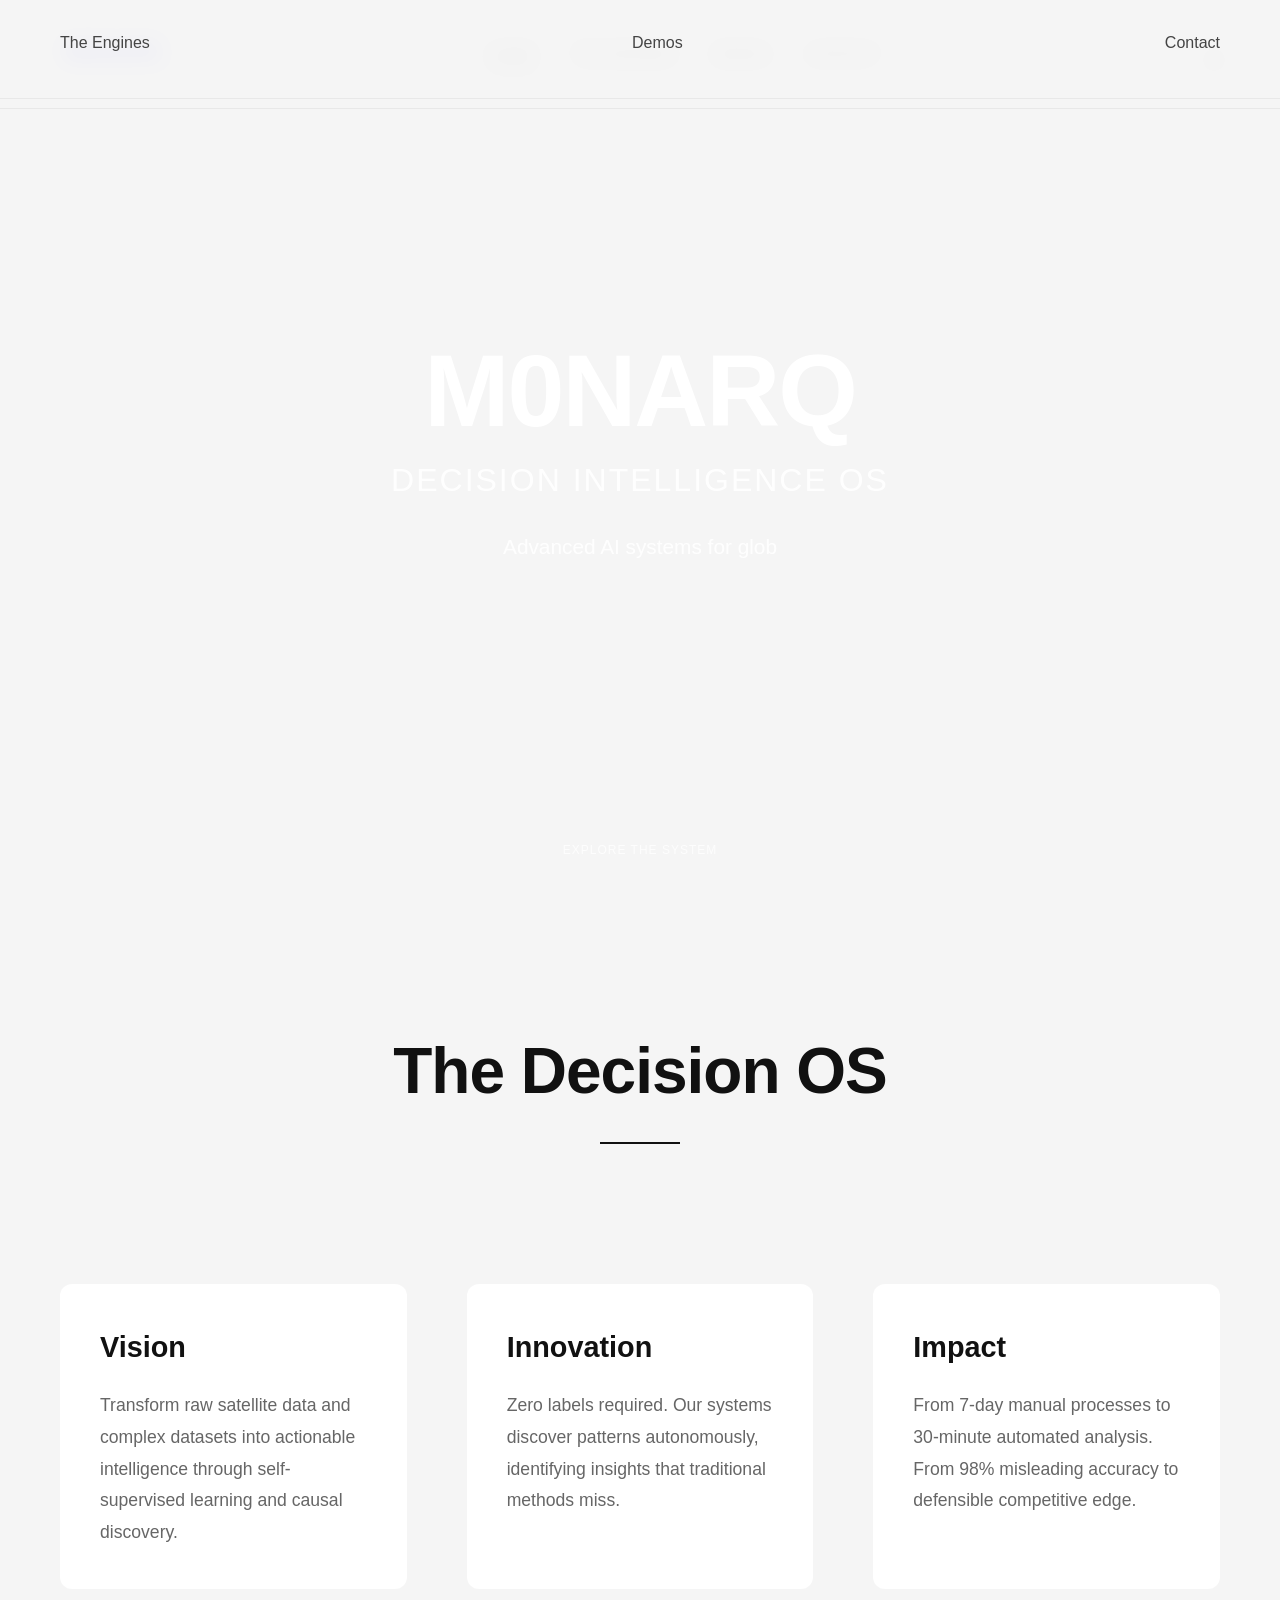
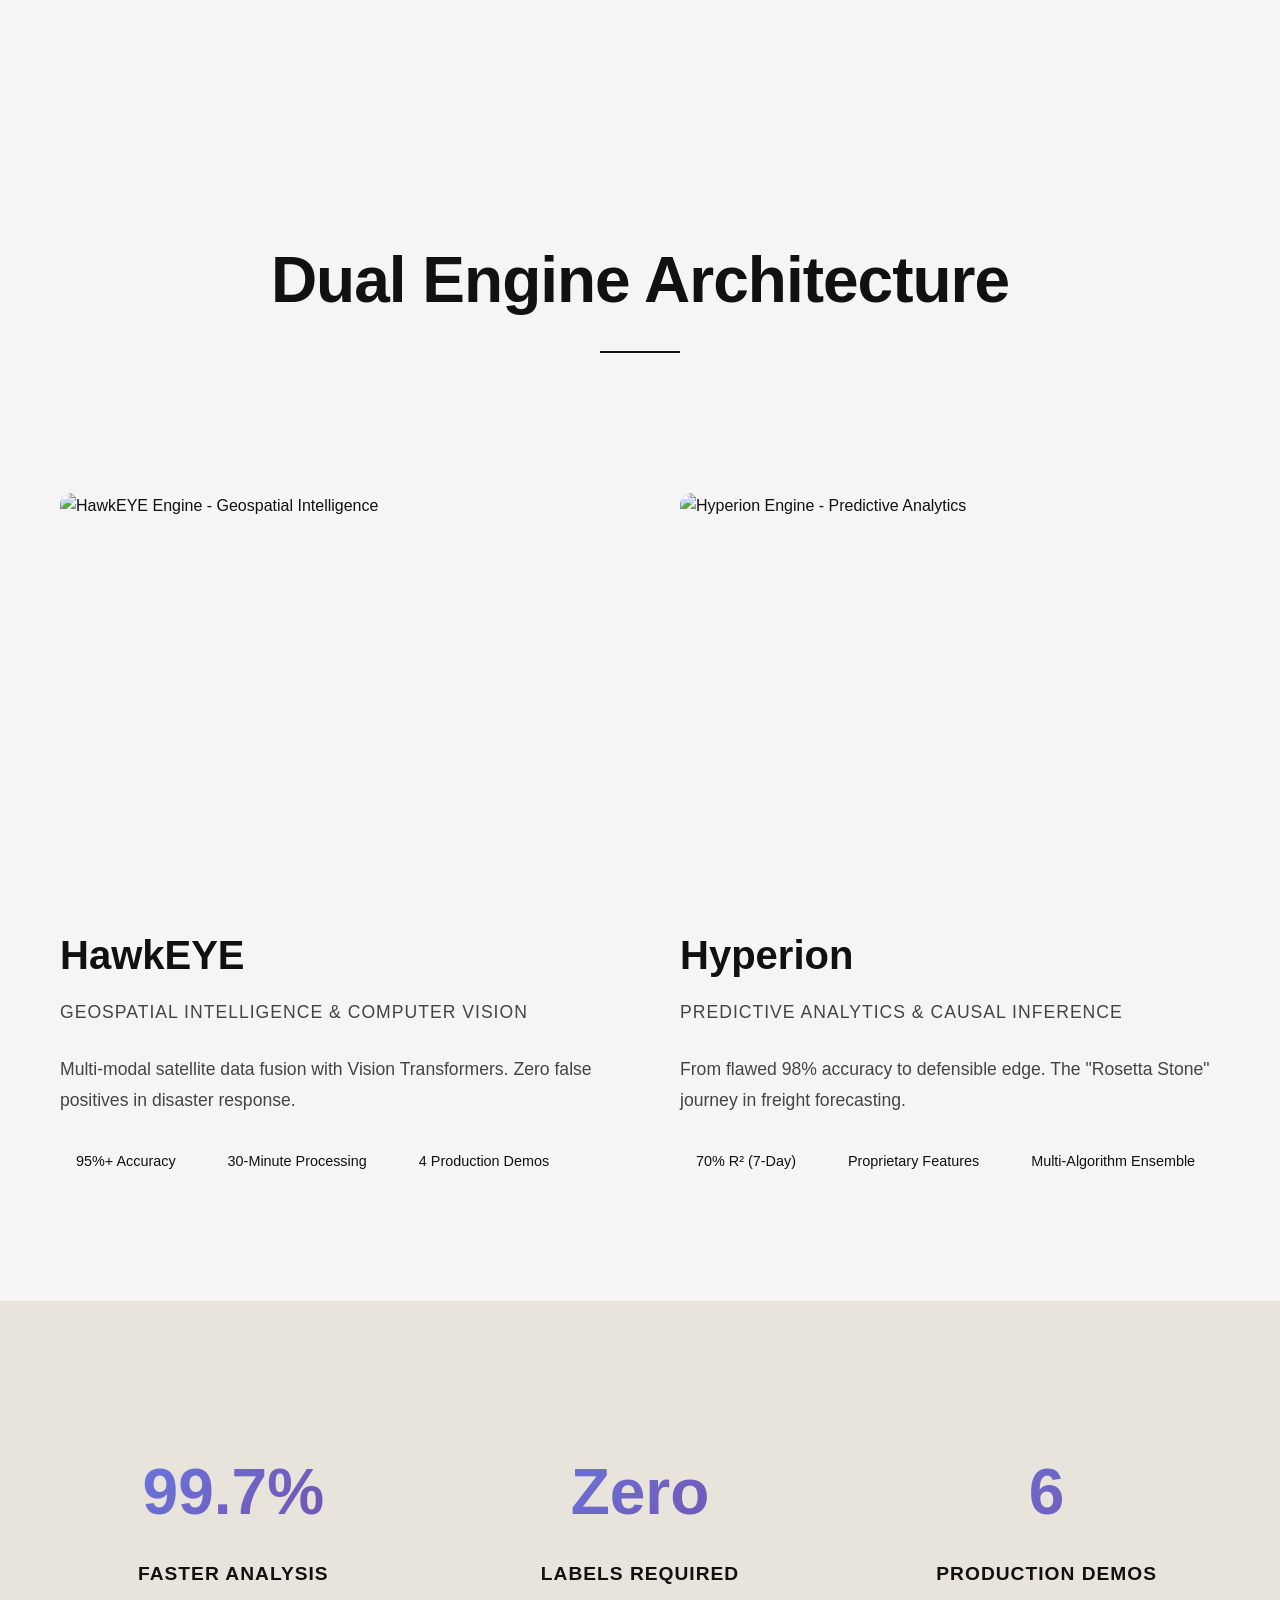
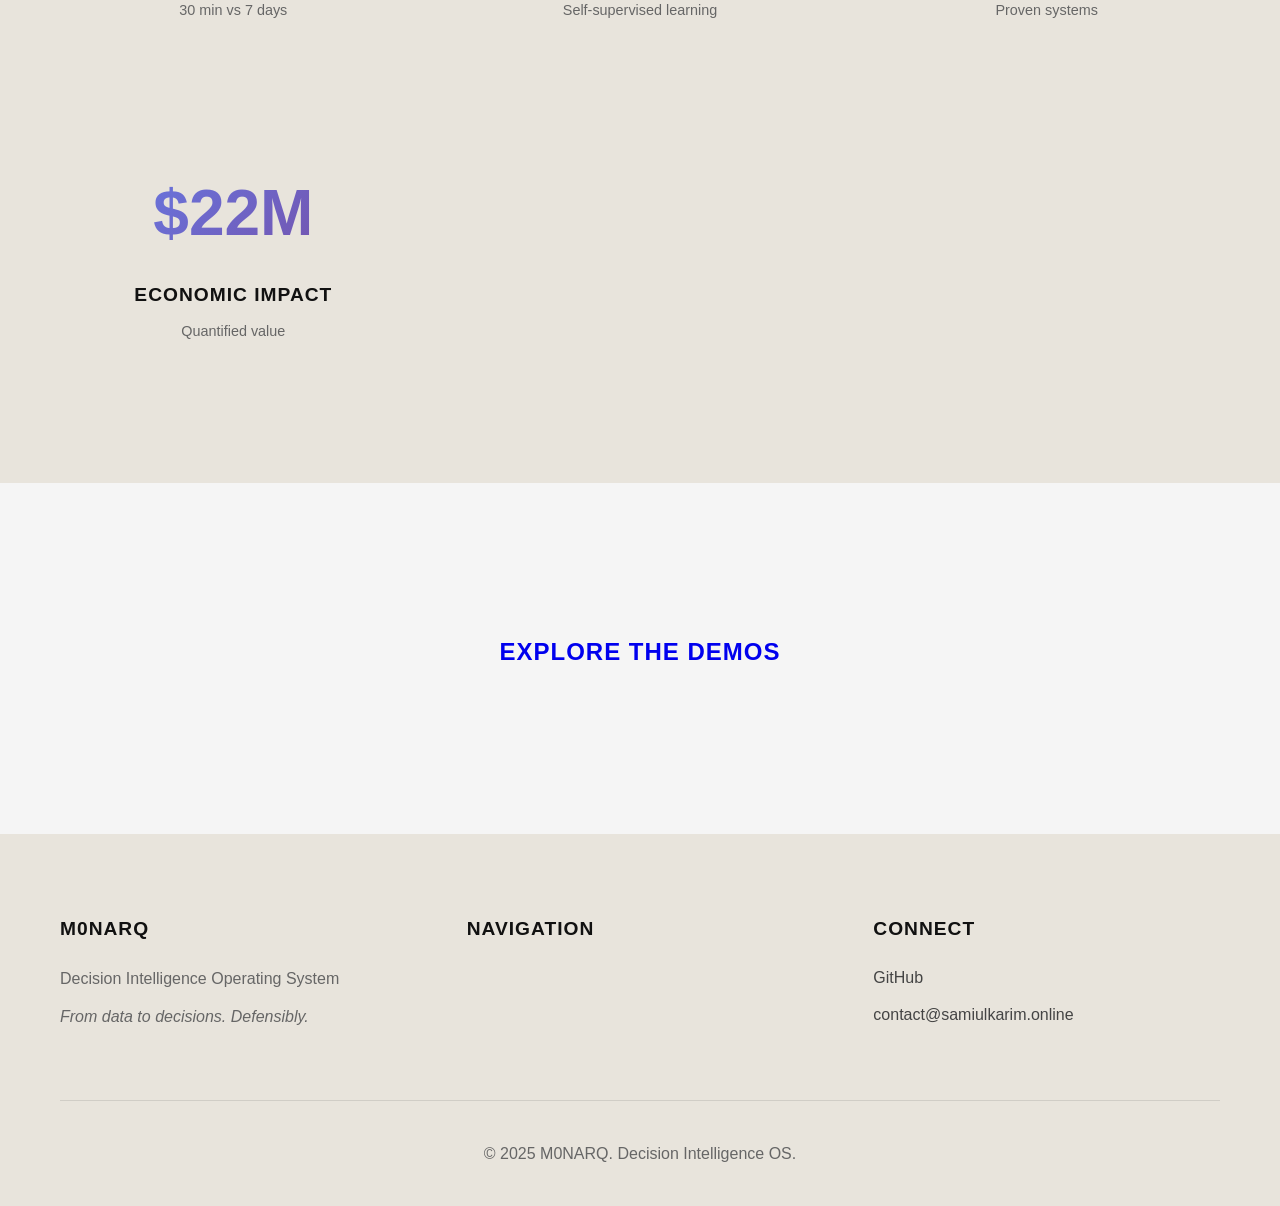
==== index.html @ e76bf434 "1" ====
<!DOCTYPE html>
<html lang="en">
<head>
    <meta charset="UTF-8">
    <meta name="viewport" content="width=device-width, initial-scale=1.0">
    <meta name="description" content="M0NARQ Decision OS - Advanced AI for Global Risk Assessment & Economic Intelligence">
    <meta name="keywords" content="decision intelligence, predictive analytics, geospatial intelligence, causal inference, AI, machine learning">
    <title>M0NARQ - Decision Intelligence Operating System</title>
    <link rel="stylesheet" href="styles.css">
</head>
<body class="">
    <div id="__nuxt">
        <div id="__layout">
            <div class="app is-light-grey">
                
                <!-- Navigation -->
                <nav class="nav" data-v-ee146a3a="">
                    <a href="/" class="logo is-current is-active" data-v-1932cced="">
                        <svg viewBox="0 0 100 40" fill="none" xmlns="http://www.w3.org/2000/svg">
                            <text x="5" y="30" font-family="Arial, sans-serif" font-size="24" font-weight="bold" fill="currentColor">M0NARQ</text>
                        </svg>
                    </a>
                    
                    <ul class="main-nav" data-v-ee146a3a="">
                        <li class="nav-item" data-v-ee146a3a="">
                            <a href="/" class="nav-link is-active" data-v-ee146a3a="">Home</a>
                        </li>
                        <li class="nav-item" data-v-ee146a3a="">
                            <a href="engines.html" class="nav-link" data-v-ee146a3a="">The Engines</a>
                        </li>
                        <li class="nav-item" data-v-ee146a3a="">
                            <a href="demos.html" class="nav-link" data-v-ee146a3a="">Demos</a>
                        </li>
                        <li class="nav-item" data-v-ee146a3a="">
                            <a href="contact.html" class="nav-link" data-v-ee146a3a="">Contact</a>
                        </li>
                    </ul>
                    
                    <div class="current" data-v-ee146a3a="" style="translate: none; rotate: none; scale: none; transform: translate(0px, 0px);">
                        <svg viewBox="0 0 12 12" fill="none" xmlns="http://www.w3.org/2000/svg" class="icon-star">
                            <path d="M6 0L7.5 4.5L12 6L7.5 7.5L6 12L4.5 7.5L0 6L4.5 4.5L6 0Z" fill="currentColor"/>
                        </svg>
                    </div>
                </nav>

                <!-- Hero Section -->
                <section class="hero" data-v-4c306161="">
                    <div class="scroll-to" data-v-87418f24="" data-v-4c306161="">
                        Explore the System
                    </div>
                    
                    <div class="background" data-v-4c306161="">
                        <img src="https://eoimages.gsfc.nasa.gov/images/imagerecords/151000/151657/iss066e013980_lrg.jpg" 
                             alt="Earth from Space - Decision Intelligence" 
                             class="hero-image">
                    </div>
                    
                    <div class="hero-content">
                        <h1 class="hero-title" style="translate: none; rotate: none; scale: none; transform: translate3d(0px, 0px, 0px);">
                            M0NARQ
                            <span class="subtitle">Decision Intelligence OS</span>
                        </h1>
                        <p class="hero-description">
                            Advanced AI systems for global risk assessment, predictive analytics, and economic intelligence.
                            Powered by HawkEYE and Hyperion engines.
                        </p>
                    </div>
                </section>

                <!-- Introduction Section -->
                <section class="intro-section" data-v-4aa72278="">
                    <div class="container">
                        <h2 class="section-title">
                            The Decision OS
                            <div class="title-underline"></div>
                        </h2>
                        
                        <div class="intro-grid">
                            <div class="intro-item" style="translate: none; rotate: none; scale: none; transform: translate3d(0px, 0px, 0px);">
                                <h3>Vision</h3>
                                <p>Transform raw satellite data and complex datasets into actionable intelligence through self-supervised learning and causal discovery.</p>
                            </div>
                            
                            <div class="intro-item" style="translate: none; rotate: none; scale: none; transform: translate3d(0px, 50px, 0px);">
                                <h3>Innovation</h3>
                                <p>Zero labels required. Our systems discover patterns autonomously, identifying insights that traditional methods miss.</p>
                            </div>
                            
                            <div class="intro-item" style="translate: none; rotate: none; scale: none; transform: translate3d(0px, 0px, 0px);">
                                <h3>Impact</h3>
                                <p>From 7-day manual processes to 30-minute automated analysis. From 98% misleading accuracy to defensible competitive edge.</p>
                            </div>
                        </div>
                    </div>
                </section>

                <!-- Engines Preview -->
                <section class="engines-preview" data-v-4aa72278="">
                    <div class="container">
                        <h2 class="section-title">
                            Dual Engine Architecture
                            <div class="title-underline"></div>
                        </h2>
                        
                        <div class="engines-grid">
                            <a href="engines.html#hawkeye" class="engine-card" style="translate: none; rotate: none; scale: none; transform: translate3d(0px, 0px, 0px);">
                                <div class="engine-image">
                                    <img src="https://eoimages.gsfc.nasa.gov/images/imagerecords/145000/145888/iss064e027243_lrg.jpg" 
                                         alt="HawkEYE Engine - Geospatial Intelligence">
                                </div>
                                <div class="engine-info">
                                    <h3>HawkEYE</h3>
                                    <p class="engine-tagline">Geospatial Intelligence & Computer Vision</p>
                                    <p>Multi-modal satellite data fusion with Vision Transformers. Zero false positives in disaster response.</p>
                                    <ul class="engine-stats">
                                        <li>95%+ Accuracy</li>
                                        <li>30-Minute Processing</li>
                                        <li>4 Production Demos</li>
                                    </ul>
                                </div>
                            </a>
                            
                            <a href="engines.html#hyperion" class="engine-card" style="translate: none; rotate: none; scale: none; transform: translate3d(0px, 100px, 0px);">
                                <div class="engine-image">
                                    <img src="https://eoimages.gsfc.nasa.gov/images/imagerecords/147000/147985/india_vir_2020226_lrg.jpg" 
                                         alt="Hyperion Engine - Predictive Analytics">
                                </div>
                                <div class="engine-info">
                                    <h3>Hyperion</h3>
                                    <p class="engine-tagline">Predictive Analytics & Causal Inference</p>
                                    <p>From flawed 98% accuracy to defensible edge. The "Rosetta Stone" journey in freight forecasting.</p>
                                    <ul class="engine-stats">
                                        <li>70% R² (7-Day)</li>
                                        <li>Proprietary Features</li>
                                        <li>Multi-Algorithm Ensemble</li>
                                    </ul>
                                </div>
                            </a>
                        </div>
                    </div>
                </section>

                <!-- Key Metrics -->
                <section class="metrics-section sand" data-v-65c73fe0="">
                    <div class="container">
                        <div class="metrics-grid">
                            <div class="metric-item">
                                <div class="metric-number">99.7%</div>
                                <div class="metric-label">Faster Analysis</div>
                                <div class="metric-detail">30 min vs 7 days</div>
                            </div>
                            
                            <div class="metric-item">
                                <div class="metric-number">Zero</div>
                                <div class="metric-label">Labels Required</div>
                                <div class="metric-detail">Self-supervised learning</div>
                            </div>
                            
                            <div class="metric-item">
                                <div class="metric-number">6</div>
                                <div class="metric-label">Production Demos</div>
                                <div class="metric-detail">Proven systems</div>
                            </div>
                            
                            <div class="metric-item">
                                <div class="metric-number">$22M</div>
                                <div class="metric-label">Economic Impact</div>
                                <div class="metric-detail">Quantified value</div>
                            </div>
                        </div>
                    </div>
                </section>

                <!-- CTA Section -->
                <section class="cta-section" data-v-4aa72278="">
                    <div class="container">
                        <a href="demos.html" class="link is-dark" data-v-5152decb="">
                            <div class="wrap" data-v-5152decb="">
                                <div class="circle" data-v-5152decb=""></div>
                                <div class="label" data-v-5152decb="">
                                    Explore the Demos
                                    <div class="border" data-v-5152decb=""></div>
                                </div>
                            </div>
                        </a>
                    </div>
                </section>

                <!-- Footer -->
                <footer class="footer sand" data-v-fde92388="">
                    <div class="container">
                        <div class="footer-grid">
                            <div class="footer-col">
                                <h4>M0NARQ</h4>
                                <p>Decision Intelligence Operating System</p>
                                <p class="footer-tagline">From data to decisions. Defensibly.</p>
                            </div>
                            
                            <div class="footer-col">
                                <h4>Navigation</h4>
                                <ul class="nav" data-v-fde92388="">
                                    <li class="item" data-v-fde92388="">
                                        <a href="engines.html" class="footer-link" data-v-fde92388="">The Engines</a>
                                    </li>
                                    <li class="item" data-v-fde92388="">
                                        <a href="demos.html" class="footer-link" data-v-fde92388="">Demos</a>
                                    </li>
                                    <li class="item" data-v-fde92388="">
                                        <a href="contact.html" class="footer-link" data-v-fde92388="">Contact</a>
                                    </li>
                                </ul>
                            </div>
                            
                            <div class="footer-col">
                                <h4>Connect</h4>
                                <ul class="social" data-v-fde92388="">
                                    <li class="item" data-v-fde92388="">
                                        <a href="https://github.com/realsamiul" target="_blank" rel="noreferrer" class="footer-link" data-v-fde92388="">GitHub</a>
                                    </li>
                                    <li class="item" data-v-fde92388="">
                                        <a href="mailto:contact@samiulkarim.online" class="footer-link" data-v-fde92388="">contact@samiulkarim.online</a>
                                    </li>
                                </ul>
                            </div>
                        </div>
                        
                        <div class="footer-bottom">
                            <p>&copy; 2025 M0NARQ. Decision Intelligence OS.</p>
                        </div>
                    </div>
                </footer>
            </div>
        </div>
    </div>

    <script src="script.js"></script>
</body>
</html>
---- styles.css ----
/* ===================================
   M0NARQ - ExoApe Style System
   =================================== */

/* Reset & Base */
* {
    margin: 0;
    padding: 0;
    box-sizing: border-box;
}

:root {
    --color-light-grey: #f5f5f5;
    --color-sand: #e8e4dc;
    --color-dark: #111111;
    --color-accent: #00ff00;
    --font-primary: -apple-system, BlinkMacSystemFont, 'Segoe UI', 'Roboto', 'Helvetica Neue', Arial, sans-serif;
    --transition-smooth: all 0.6s cubic-bezier(0.77, 0, 0.175, 1);
}

html {
    font-size: 16px;
    scroll-behavior: smooth;
}

body {
    font-family: var(--font-primary);
    background-color: var(--color-light-grey);
    color: var(--color-dark);
    line-height: 1.6;
    overflow-x: hidden;
}

.is-light-grey {
    background-color: var(--color-light-grey);
}

.sand {
    background-color: var(--color-sand);
}

.container {
    max-width: 1400px;
    margin: 0 auto;
    padding: 0 60px;
}

/* ===================================
   Navigation
   =================================== */

.nav {
    position: fixed;
    top: 0;
    left: 0;
    right: 0;
    z-index: 1000;
    display: flex;
    justify-content: space-between;
    align-items: center;
    padding: 30px 60px;
    background: rgba(245, 245, 245, 0.95);
    backdrop-filter: blur(10px);
    border-bottom: 1px solid rgba(0, 0, 0, 0.05);
}

.logo svg {
    height: 40px;
    width: auto;
    transition: var(--transition-smooth);
}

.logo:hover svg {
    transform: scale(1.05);
}

.main-nav {
    display: flex;
    gap: 40px;
    list-style: none;
}

.nav-link {
    text-decoration: none;
    color: var(--color-dark);
    font-size: 14px;
    font-weight: 500;
    letter-spacing: 0.5px;
    text-transform: uppercase;
    transition: var(--transition-smooth);
    position: relative;
}

.nav-link::after {
    content: '';
    position: absolute;
    bottom: -5px;
    left: 0;
    width: 0;
    height: 1px;
    background: var(--color-dark);
    transition: width 0.3s ease;
}

.nav-link:hover::after,
.nav-link.is-active::after {
    width: 100%;
}

.current {
    width: 12px;
    height: 12px;
}

.icon-star {
    width: 100%;
    height: 100%;
    animation: rotate 20s linear infinite;
}

@keyframes rotate {
    from { transform: rotate(0deg); }
    to { transform: rotate(360deg); }
}

/* ===================================
   Hero Section
   =================================== */

.hero {
    position: relative;
    height: 100vh;
    min-height: 700px;
    display: flex;
    align-items: center;
    justify-content: center;
    overflow: hidden;
}

.hero .background {
    position: absolute;
    top: 0;
    left: 0;
    width: 100%;
    height: 100%;
    z-index: 0;
}

.hero-image {
    width: 100%;
    height: 100%;
    object-fit: cover;
    filter: brightness(0.7);
    transition: var(--transition-smooth);
}

.hero:hover .hero-image {
    transform: scale(1.05);
    filter: brightness(0.5);
}

.hero-content {
    position: relative;
    z-index: 10;
    text-align: center;
    color: white;
    padding: 0 20px;
}

.hero-title {
    font-size: clamp(3rem, 8vw, 7rem);
    font-weight: 700;
    line-height: 1.1;
    margin-bottom: 20px;
    letter-spacing: -2px;
    text-transform: uppercase;
    animation: fadeInUp 1s ease-out;
}

.subtitle {
    display: block;
    font-size: clamp(1.2rem, 3vw, 2rem);
    font-weight: 300;
    letter-spacing: 2px;
    margin-top: 15px;
    opacity: 0.9;
}

.hero-description {
    font-size: clamp(1rem, 2vw, 1.3rem);
    max-width: 700px;
    margin: 30px auto 0;
    line-height: 1.8;
    opacity: 0.95;
    animation: fadeInUp 1s ease-out 0.3s backwards;
}

.scroll-to {
    position: absolute;
    bottom: 40px;
    left: 50%;
    transform: translateX(-50%);
    font-size: 12px;
    letter-spacing: 1px;
    text-transform: uppercase;
    color: white;
    opacity: 0.8;
    animation: bounce 2s infinite;
}

@keyframes fadeInUp {
    from {
        opacity: 0;
        transform: translateY(30px);
    }
    to {
        opacity: 1;
        transform: translateY(0);
    }
}

@keyframes bounce {
    0%, 100% { transform: translateX(-50%) translateY(0); }
    50% { transform: translateX(-50%) translateY(-10px); }
}

/* ===================================
   Sections
   =================================== */

.intro-section,
.engines-preview,
.demos-section {
    padding: 120px 0;
}

.section-title {
    font-size: clamp(2.5rem, 5vw, 4rem);
    font-weight: 700;
    margin-bottom: 80px;
    text-align: center;
    letter-spacing: -1px;
    position: relative;
    display: inline-block;
    width: 100%;
}

.title-underline {
    width: 80px;
    height: 2px;
    background: var(--color-dark);
    margin: 20px auto 0;
    transition: var(--transition-smooth);
}

.section-title:hover .title-underline {
    width: 120px;
}

/* Intro Grid */
.intro-grid {
    display: grid;
    grid-template-columns: repeat(auto-fit, minmax(300px, 1fr));
    gap: 60px;
    margin-top: 60px;
}

.intro-item {
    padding: 40px;
    background: white;
    border-radius: 12px;
    transition: var(--transition-smooth);
}

.intro-item:hover {
    transform: translateY(-10px) scale(1.02);
    box-shadow: 0 20px 60px rgba(0, 0, 0, 0.1);
}

.intro-item h3 {
    font-size: 1.8rem;
    margin-bottom: 20px;
    font-weight: 600;
}

.intro-item p {
    font-size: 1.1rem;
    line-height: 1.8;
    color: #666;
}

/* Engines Grid */
.engines-grid {
    display: grid;
    grid-template-columns: repeat(auto-fit, minmax(500px, 1fr));
    gap: 80px;
    margin-top: 60px;
}

.engine-card {
    text-decoration: none;
    color: inherit;
    display: block;
    transition: var(--transition-smooth);
    position: relative;
}

.engine-card:hover {
    transform: translateY(-15px) rotate(-1deg) scale(1.02);
}

.engine-image {
    width: 100%;
    height: 400px;
    overflow: hidden;
    border-radius: 12px;
    margin-bottom: 30px;
}

.engine-image img {
    width: 100%;
    height: 100%;
    object-fit: cover;
    transition: var(--transition-smooth);
}

.engine-card:hover .engine-image img {
    transform: scale(1.1);
    filter: brightness(0.8);
}

.engine-info h3 {
    font-size: 2.5rem;
    margin-bottom: 10px;
    font-weight: 700;
}

.engine-tagline {
    font-size: 0.9rem;
    text-transform: uppercase;
    letter-spacing: 1px;
    color: #666;
    margin-bottom: 20px;
}

.engine-info p {
    font-size: 1.1rem;
    line-height: 1.8;
    margin-bottom: 25px;
    color: #444;
}

.engine-stats {
    list-style: none;
    display: flex;
    gap: 20px;
    flex-wrap: wrap;
}

.engine-stats li {
    padding: 8px 16px;
    background: var(--color-light-grey);
    border-radius: 20px;
    font-size: 0.9rem;
    font-weight: 500;
}

/* Metrics Section */
.metrics-section {
    padding: 100px 0;
}

.metrics-grid {
    display: grid;
    grid-template-columns: repeat(auto-fit, minmax(250px, 1fr));
    gap: 60px;
}

.metric-item {
    text-align: center;
    padding: 40px 20px;
}

.metric-number {
    font-size: 4rem;
    font-weight: 700;
    margin-bottom: 15px;
    background: linear-gradient(135deg, #667eea 0%, #764ba2 100%);
    -webkit-background-clip: text;
    -webkit-text-fill-color: transparent;
    background-clip: text;
}

.metric-label {
    font-size: 1.2rem;
    font-weight: 600;
    margin-bottom: 10px;
    text-transform: uppercase;
    letter-spacing: 1px;
}

.metric-detail {
    font-size: 0.9rem;
    color: #666;
}

/* CTA Section */
.cta-section {
    padding: 120px 0;
    text-align: center;
}

.link {
    text-decoration: none;
    display: inline-block;
}

.wrap {
    position: relative;
    padding: 30px 60px;
    display: inline-block;
}

.circle {
    position: absolute;
    top: 50%;
    left: 50%;
    width: 0;
    height: 0;
    border-radius: 50%;
    background: var(--color-dark);
    transform: translate(-50%, -50%);
    transition: var(--transition-smooth);
    opacity: 0.1;
}

.link:hover .circle {
    width: 200%;
    height: 200%;
}

.label {
    position: relative;
    z-index: 10;
    font-size: 1.5rem;
    font-weight: 600;
    letter-spacing: 1px;
    text-transform: uppercase;
}

.border {
    width: 0;
    height: 2px;
    background: var(--color-dark);
    margin: 10px auto 0;
    transition: var(--transition-smooth);
}

.link:hover .border {
    width: 100%;
}

/* ===================================
   Footer
   =================================== */

.footer {
    padding: 80px 0 40px;
}

.footer-grid {
    display: grid;
    grid-template-columns: repeat(auto-fit, minmax(250px, 1fr));
    gap: 60px;
    margin-bottom: 60px;
}

.footer-col h4 {
    font-size: 1.2rem;
    margin-bottom: 20px;
    font-weight: 700;
    text-transform: uppercase;
    letter-spacing: 1px;
}

.footer-col p {
    color: #666;
    line-height: 1.8;
}

.footer-tagline {
    font-style: italic;
    margin-top: 10px;
}

.footer ul {
    list-style: none;
}

.footer li {
    margin-bottom: 12px;
}

.footer-link {
    text-decoration: none;
    color: #444;
    transition: var(--transition-smooth);
    display: inline-block;
}

.footer-link:hover {
    color: var(--color-dark);
    transform: translateX(5px);
}

.footer-bottom {
    text-align: center;
    padding-top: 40px;
    border-top: 1px solid rgba(0, 0, 0, 0.1);
    color: #666;
}

/* ===================================
   Responsive Design
   =================================== */

@media (max-width: 1024px) {
    .container {
        padding: 0 40px;
    }
    
    .nav {
        padding: 20px 40px;
    }
    
    .engines-grid {
        grid-template-columns: 1fr;
    }
}

@media (max-width: 768px) {
    .container {
        padding: 0 20px;
    }
    
    .nav {
        padding: 15px 20px;
    }
    
    .main-nav {
        gap: 20px;
    }
    
    .nav-link {
        font-size: 12px;
    }
    
    .intro-grid {
        grid-template-columns: 1fr;
        gap: 40px;
    }
    
    .metrics-grid {
        grid-template-columns: repeat(2, 1fr);
        gap: 40px;
    }
    
    .footer-grid {
        grid-template-columns: 1fr;
        gap: 40px;
    }
}

/* ===================================
   Utility Classes & Animations
   =================================== */

.fade-in {
    opacity: 0;
    animation: fadeIn 1s forwards;
}

@keyframes fadeIn {
    to { opacity: 1; }
}

/* Scroll-triggered animations will be handled by script.js */
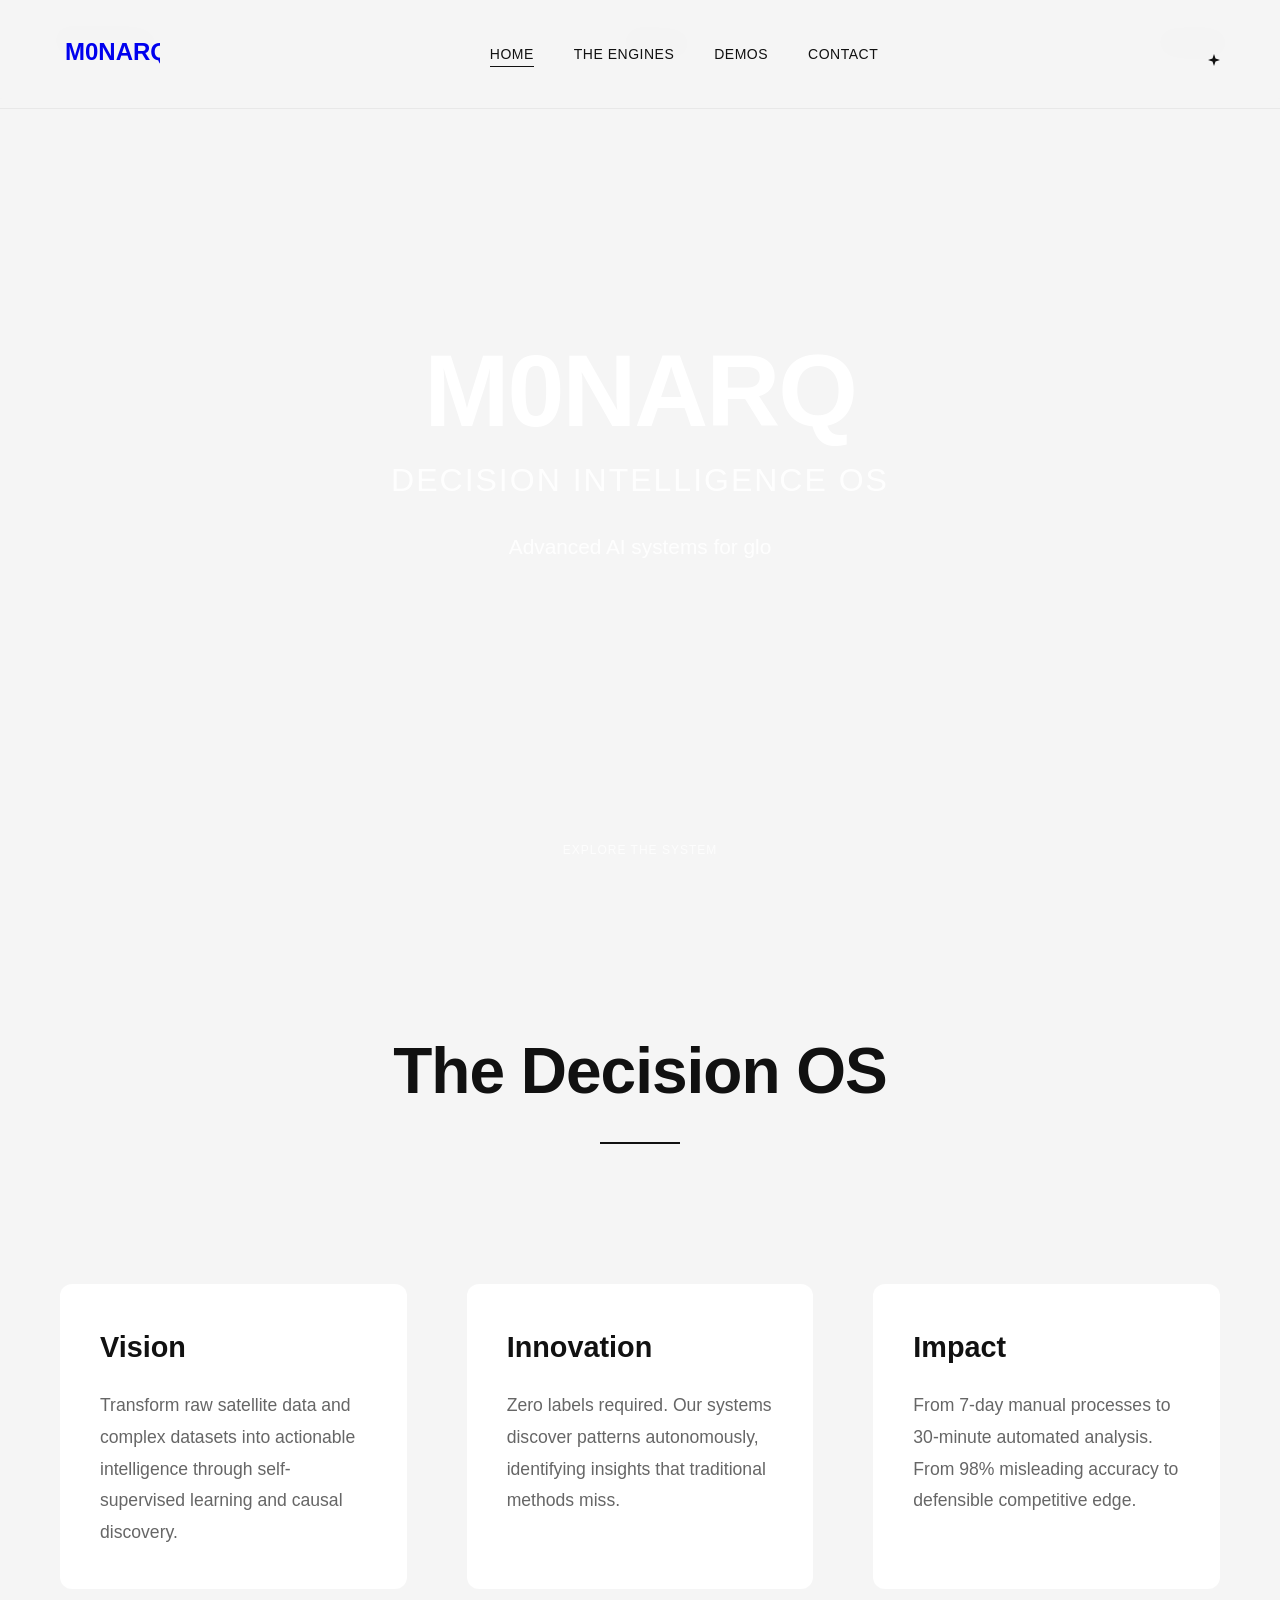
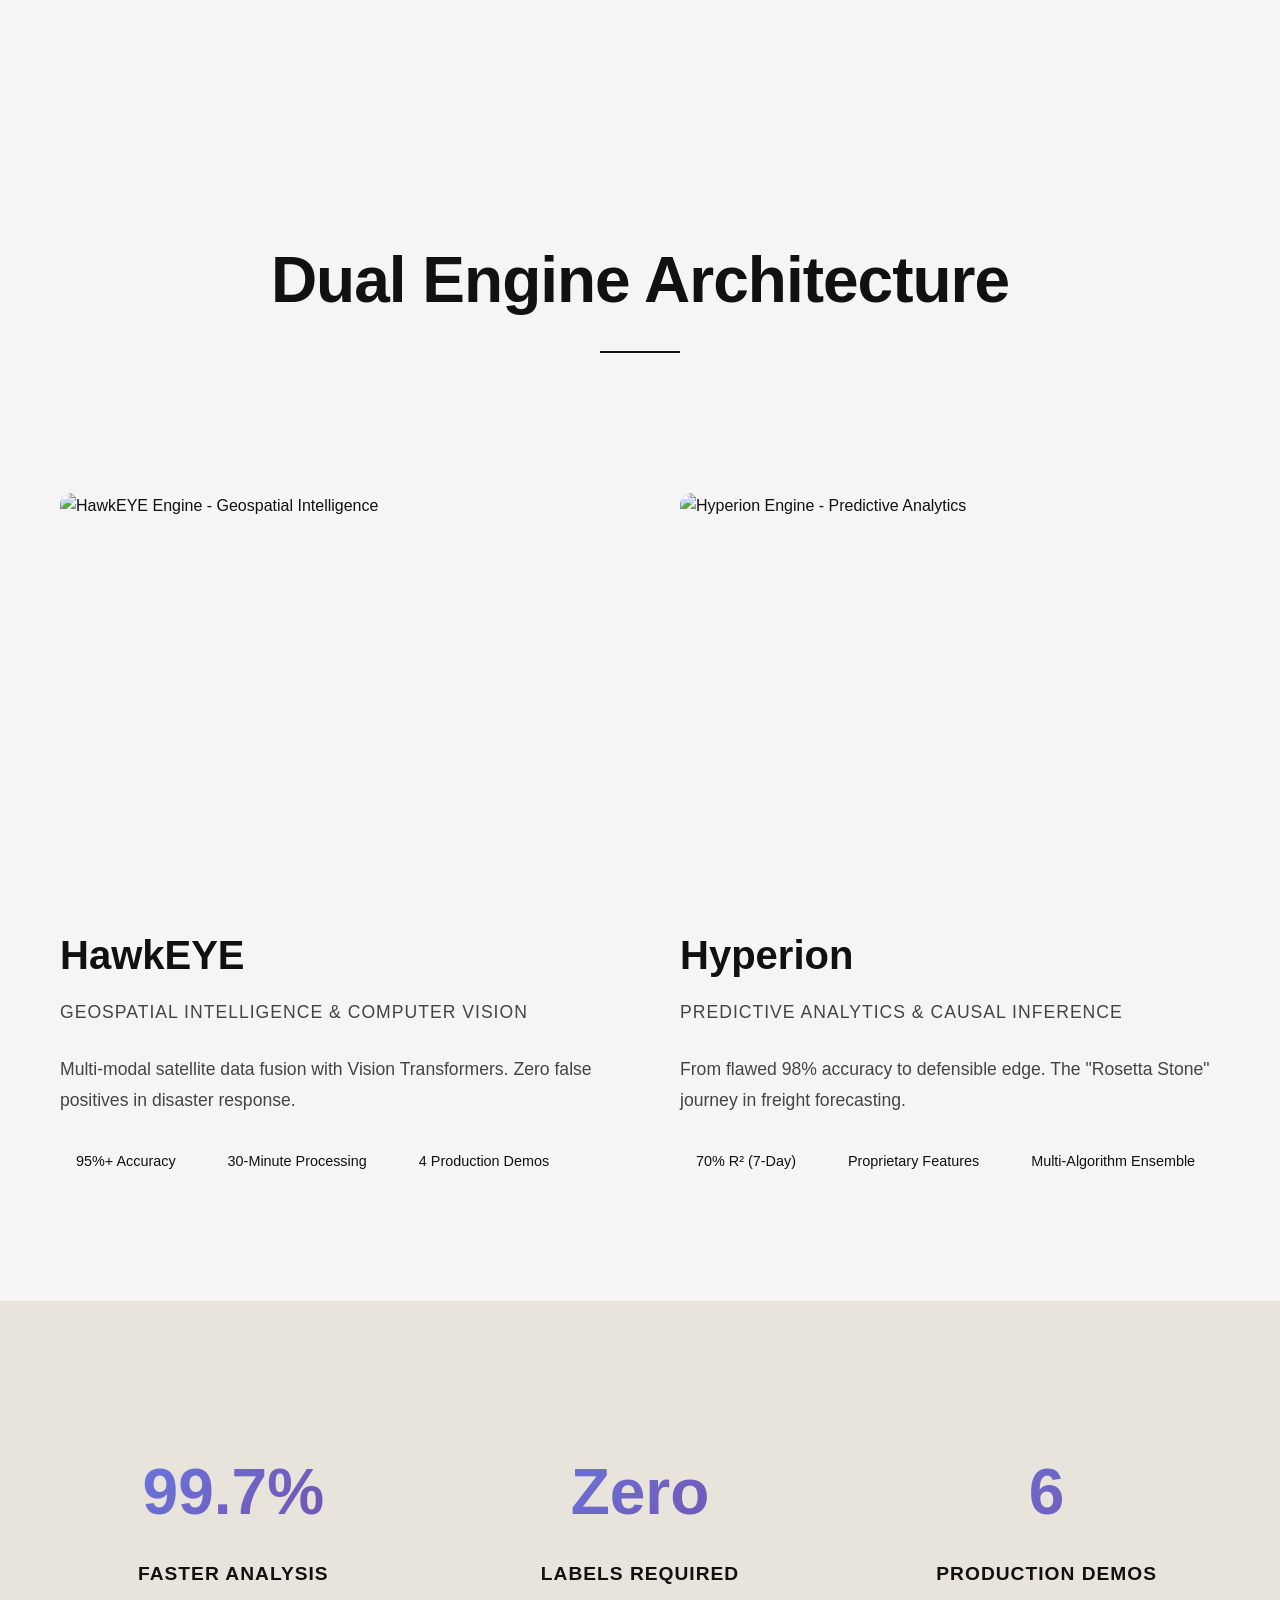
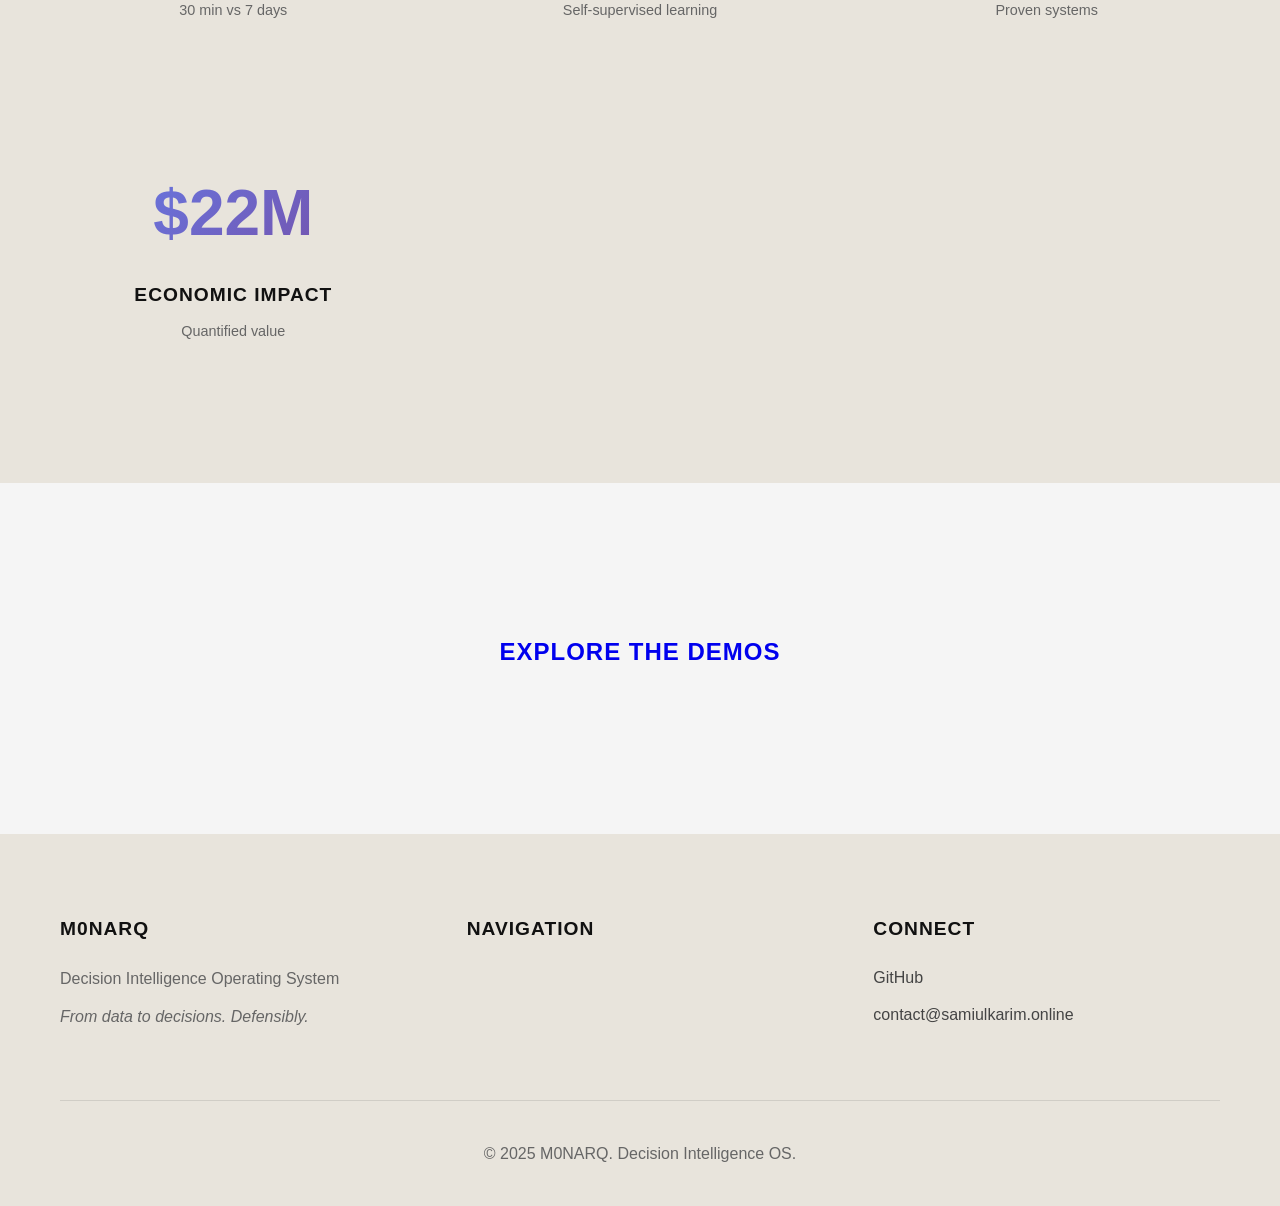
==== commit e323e377: "s" ====
--- a/index.html
+++ b/index.html
@@ -50,9 +50,10 @@
                     </div>
                     
                     <div class="background" data-v-4c306161="">
-                        <img src="https://eoimages.gsfc.nasa.gov/images/imagerecords/151000/151657/iss066e013980_lrg.jpg" 
+                        <img src="https://images-assets.nasa.gov/image/iss066e013980/iss066e013980~large.jpg" 
                              alt="Earth from Space - Decision Intelligence" 
-                             class="hero-image">
+                             class="hero-image"
+                             crossorigin="anonymous">
                     </div>
                     
                     <div class="hero-content">
@@ -105,8 +106,9 @@
                         <div class="engines-grid">
                             <a href="engines.html#hawkeye" class="engine-card" style="translate: none; rotate: none; scale: none; transform: translate3d(0px, 0px, 0px);">
                                 <div class="engine-image">
-                                    <img src="https://eoimages.gsfc.nasa.gov/images/imagerecords/145000/145888/iss064e027243_lrg.jpg" 
-                                         alt="HawkEYE Engine - Geospatial Intelligence">
+                                    <img src="https://images-assets.nasa.gov/image/iss064e027243/iss064e027243~large.jpg" 
+                                         alt="HawkEYE Engine - Geospatial Intelligence"
+                                         crossorigin="anonymous">
                                 </div>
                                 <div class="engine-info">
                                     <h3>HawkEYE</h3>
@@ -122,8 +124,9 @@
                             
                             <a href="engines.html#hyperion" class="engine-card" style="translate: none; rotate: none; scale: none; transform: translate3d(0px, 100px, 0px);">
                                 <div class="engine-image">
-                                    <img src="https://eoimages.gsfc.nasa.gov/images/imagerecords/147000/147985/india_vir_2020226_lrg.jpg" 
-                                         alt="Hyperion Engine - Predictive Analytics">
+                                    <img src="https://images-assets.nasa.gov/image/PIA03519/PIA03519~large.jpg" 
+                                         alt="Hyperion Engine - Predictive Analytics"
+                                         crossorigin="anonymous">
                                 </div>
                                 <div class="engine-info">
                                     <h3>Hyperion</h3>
--- a/styles.css
+++ b/styles.css
@@ -1,5 +1,6 @@
 /* ===================================
    M0NARQ - ExoApe Style System
+   FIXED VERSION - 2025-10-27
    =================================== */
 
 /* Reset & Base */
@@ -21,6 +22,7 @@
 html {
     font-size: 16px;
     scroll-behavior: smooth;
+    overflow-x: hidden;
 }
 
 body {
@@ -29,6 +31,7 @@
     color: var(--color-dark);
     line-height: 1.6;
     overflow-x: hidden;
+    position: relative;
 }
 
 .is-light-grey {
@@ -54,7 +57,7 @@
     top: 0;
     left: 0;
     right: 0;
-    z-index: 1000;
+    z-index: 9999;
     display: flex;
     justify-content: space-between;
     align-items: center;
@@ -135,6 +138,7 @@
     align-items: center;
     justify-content: center;
     overflow: hidden;
+    z-index: 1;
 }
 
 .hero .background {
@@ -143,7 +147,7 @@
     left: 0;
     width: 100%;
     height: 100%;
-    z-index: 0;
+    z-index: 1;
 }
 
 .hero-image {
@@ -206,6 +210,7 @@
     color: white;
     opacity: 0.8;
     animation: bounce 2s infinite;
+    z-index: 10;
 }
 
 @keyframes fadeInUp {
@@ -232,6 +237,9 @@
 .engines-preview,
 .demos-section {
     padding: 120px 0;
+    position: relative;
+    z-index: 2;
+    background-color: var(--color-light-grey);
 }
 
 .section-title {
@@ -368,6 +376,8 @@
 /* Metrics Section */
 .metrics-section {
     padding: 100px 0;
+    position: relative;
+    z-index: 2;
 }
 
 .metrics-grid {
@@ -408,6 +418,8 @@
 .cta-section {
     padding: 120px 0;
     text-align: center;
+    position: relative;
+    z-index: 2;
 }
 
 .link {
@@ -466,6 +478,8 @@
 
 .footer {
     padding: 80px 0 40px;
+    position: relative;
+    z-index: 2;
 }
 
 .footer-grid {
@@ -584,4 +598,14 @@
     to { opacity: 1; }
 }
 
-/* Scroll-triggered animations will be handled by script.js */+/* ===================================
+   Image Loading Fix
+   =================================== */
+
+img {
+    display: block;
+    max-width: 100%;
+    height: auto;
+}
+
+/* Scroll-triggered animations will be handled by script.js */
